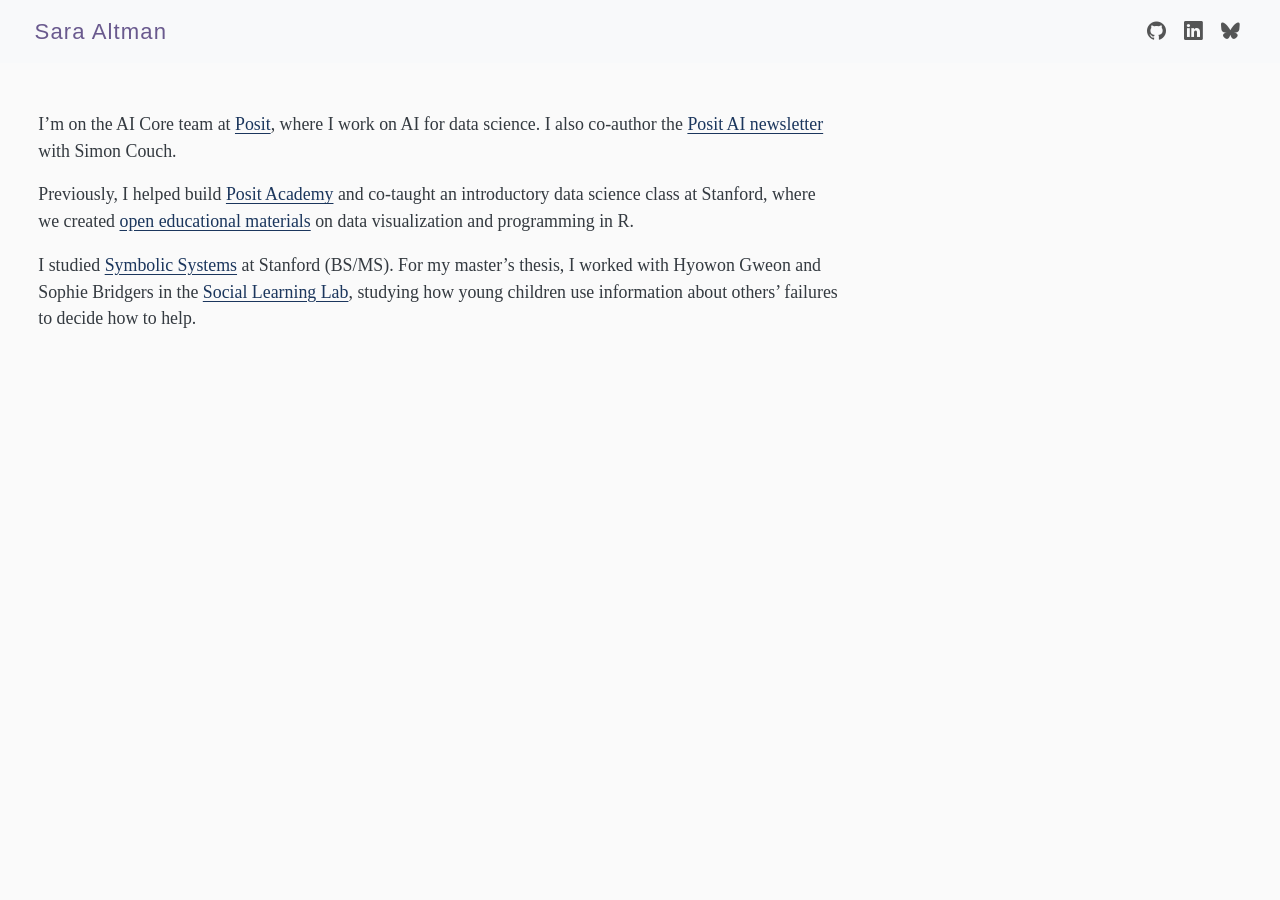
==== docs/index.html @ 5e207132 "refresh site" ====
<!DOCTYPE html>
<html xmlns="http://www.w3.org/1999/xhtml" lang="en" xml:lang="en"><head>

<meta charset="utf-8">
<meta name="generator" content="quarto-1.8.23">

<meta name="viewport" content="width=device-width, initial-scale=1.0, user-scalable=yes">


<title>Sara Altman</title>
<style>
code{white-space: pre-wrap;}
span.smallcaps{font-variant: small-caps;}
div.columns{display: flex; gap: min(4vw, 1.5em);}
div.column{flex: auto; overflow-x: auto;}
div.hanging-indent{margin-left: 1.5em; text-indent: -1.5em;}
ul.task-list{list-style: none;}
ul.task-list li input[type="checkbox"] {
  width: 0.8em;
  margin: 0 0.8em 0.2em -1em; /* quarto-specific, see https://github.com/quarto-dev/quarto-cli/issues/4556 */ 
  vertical-align: middle;
}
</style>


<script src="site_libs/quarto-nav/quarto-nav.js"></script>
<script src="site_libs/quarto-nav/headroom.min.js"></script>
<script src="site_libs/clipboard/clipboard.min.js"></script>
<script src="site_libs/quarto-html/quarto.js" type="module"></script>
<script src="site_libs/quarto-html/tabsets/tabsets.js" type="module"></script>
<script src="site_libs/quarto-html/axe/axe-check.js" type="module"></script>
<script src="site_libs/quarto-html/popper.min.js"></script>
<script src="site_libs/quarto-html/tippy.umd.min.js"></script>
<script src="site_libs/quarto-html/anchor.min.js"></script>
<link href="site_libs/quarto-html/tippy.css" rel="stylesheet">
<link href="site_libs/quarto-html/quarto-syntax-highlighting-89ac624ab0201eccc81aa28c2792e1fe.css" rel="stylesheet" class="quarto-color-scheme" id="quarto-text-highlighting-styles">
<link href="site_libs/quarto-html/quarto-syntax-highlighting-dark-920c4b393add46126c9cdc2957d30368.css" rel="stylesheet" class="quarto-color-scheme quarto-color-alternate" id="quarto-text-highlighting-styles">
<link href="site_libs/quarto-html/quarto-syntax-highlighting-89ac624ab0201eccc81aa28c2792e1fe.css" rel="stylesheet" class="quarto-color-scheme-extra" id="quarto-text-highlighting-styles">
<script src="site_libs/bootstrap/bootstrap.min.js"></script>
<link href="site_libs/bootstrap/bootstrap-icons.css" rel="stylesheet">
<link href="site_libs/bootstrap/bootstrap-9032bb3877e8cc9c4897a44a60a037ff.min.css" rel="stylesheet" append-hash="true" class="quarto-color-scheme" id="quarto-bootstrap" data-mode="light">
<link href="site_libs/bootstrap/bootstrap-dark-9032bb3877e8cc9c4897a44a60a037ff.min.css" rel="stylesheet" append-hash="true" class="quarto-color-scheme quarto-color-alternate" id="quarto-bootstrap" data-mode="light">
<link href="site_libs/bootstrap/bootstrap-9032bb3877e8cc9c4897a44a60a037ff.min.css" rel="stylesheet" append-hash="true" class="quarto-color-scheme-extra" id="quarto-bootstrap" data-mode="light">
<script id="quarto-search-options" type="application/json">{
  "language": {
    "search-no-results-text": "No results",
    "search-matching-documents-text": "matching documents",
    "search-copy-link-title": "Copy link to search",
    "search-hide-matches-text": "Hide additional matches",
    "search-more-match-text": "more match in this document",
    "search-more-matches-text": "more matches in this document",
    "search-clear-button-title": "Clear",
    "search-text-placeholder": "",
    "search-detached-cancel-button-title": "Cancel",
    "search-submit-button-title": "Submit",
    "search-label": "Search"
  }
}</script>


<link rel="stylesheet" href="styles.css">
</head>

<body class="nav-fixed quarto-light">

<div id="quarto-search-results"></div>
  <header id="quarto-header" class="headroom fixed-top">
    <nav class="navbar navbar-expand-lg " data-bs-theme="dark">
      <div class="navbar-container container-fluid">
      <div class="navbar-brand-container mx-auto">
    <a href="./index.html" class="navbar-brand navbar-brand-logo">
    </a>
    <a class="navbar-brand" href="./index.html">
    <span class="navbar-title">Sara Altman</span>
    </a>
  </div>
          <button class="navbar-toggler" type="button" data-bs-toggle="collapse" data-bs-target="#navbarCollapse" aria-controls="navbarCollapse" role="menu" aria-expanded="false" aria-label="Toggle navigation" onclick="if (window.quartoToggleHeadroom) { window.quartoToggleHeadroom(); }">
  <span class="navbar-toggler-icon"></span>
</button>
          <div class="collapse navbar-collapse" id="navbarCollapse">
            <ul class="navbar-nav navbar-nav-scroll ms-auto">
  <li class="nav-item compact">
    <a class="nav-link" href="https://github.com/skaltman"> <i class="bi bi-github" role="img">
</i> 
<span class="menu-text"></span></a>
  </li>  
  <li class="nav-item compact">
    <a class="nav-link" href="https://www.linkedin.com/in/sarakaltman/"> <i class="bi bi-linkedin" role="img">
</i> 
<span class="menu-text"></span></a>
  </li>  
  <li class="nav-item compact">
    <a class="nav-link" href="https://bsky.app/profile/sara-altman.bsky.social"> <i class="bi bi-bluesky" role="img">
</i> 
<span class="menu-text"></span></a>
  </li>  
</ul>
          </div> <!-- /navcollapse -->
            <div class="quarto-navbar-tools">
</div>
      </div> <!-- /container-fluid -->
    </nav>
</header>
<!-- content -->
<div id="quarto-content" class="quarto-container page-columns page-rows-contents page-layout-full page-navbar">
<!-- sidebar -->
<!-- margin-sidebar -->
    
<!-- main -->
<main class="content column-page" id="quarto-document-content"><header id="title-block-header" class="quarto-title-block"></header>




<p>I’m on the AI Core team at <a href="https://posit.co/">Posit</a>, where I work on AI for data science. I also co-author the <a href="https://posit.co/blog/?post_tag=ai-newsletter">Posit AI newsletter</a> with Simon Couch.</p>
<p>Previously, I helped build <a href="https://posit.co/products/enterprise/academy/">Posit Academy</a> and co-taught an introductory data science class at Stanford, where we created <a href="http://dcl-docs.stanford.edu/home/">open educational materials</a> on data visualization and programming in R.</p>
<p>I studied <a href="https://symsys.stanford.edu/">Symbolic Systems</a> at Stanford (BS/MS). For my master’s thesis, I worked with Hyowon Gweon and Sophie Bridgers in the <a href="https://sll.stanford.edu/">Social Learning Lab</a>, studying how young children use information about others’ failures to decide how to help.</p>



</main> <!-- /main -->
<script id="quarto-html-after-body" type="application/javascript">
  window.document.addEventListener("DOMContentLoaded", function (event) {
    const icon = "";
    const anchorJS = new window.AnchorJS();
    anchorJS.options = {
      placement: 'right',
      icon: icon
    };
    anchorJS.add('.anchored');
    const isCodeAnnotation = (el) => {
      for (const clz of el.classList) {
        if (clz.startsWith('code-annotation-')) {                     
          return true;
        }
      }
      return false;
    }
    const onCopySuccess = function(e) {
      // button target
      const button = e.trigger;
      // don't keep focus
      button.blur();
      // flash "checked"
      button.classList.add('code-copy-button-checked');
      var currentTitle = button.getAttribute("title");
      button.setAttribute("title", "Copied!");
      let tooltip;
      if (window.bootstrap) {
        button.setAttribute("data-bs-toggle", "tooltip");
        button.setAttribute("data-bs-placement", "left");
        button.setAttribute("data-bs-title", "Copied!");
        tooltip = new bootstrap.Tooltip(button, 
          { trigger: "manual", 
            customClass: "code-copy-button-tooltip",
            offset: [0, -8]});
        tooltip.show();    
      }
      setTimeout(function() {
        if (tooltip) {
          tooltip.hide();
          button.removeAttribute("data-bs-title");
          button.removeAttribute("data-bs-toggle");
          button.removeAttribute("data-bs-placement");
        }
        button.setAttribute("title", currentTitle);
        button.classList.remove('code-copy-button-checked');
      }, 1000);
      // clear code selection
      e.clearSelection();
    }
    const getTextToCopy = function(trigger) {
      const outerScaffold = trigger.parentElement.cloneNode(true);
      const codeEl = outerScaffold.querySelector('code');
      for (const childEl of codeEl.children) {
        if (isCodeAnnotation(childEl)) {
          childEl.remove();
        }
      }
      return codeEl.innerText;
    }
    const clipboard = new window.ClipboardJS('.code-copy-button:not([data-in-quarto-modal])', {
      text: getTextToCopy
    });
    clipboard.on('success', onCopySuccess);
    if (window.document.getElementById('quarto-embedded-source-code-modal')) {
      const clipboardModal = new window.ClipboardJS('.code-copy-button[data-in-quarto-modal]', {
        text: getTextToCopy,
        container: window.document.getElementById('quarto-embedded-source-code-modal')
      });
      clipboardModal.on('success', onCopySuccess);
    }
      var localhostRegex = new RegExp(/^(?:http|https):\/\/localhost\:?[0-9]*\//);
      var mailtoRegex = new RegExp(/^mailto:/);
        var filterRegex = new RegExp('/' + window.location.host + '/');
      var isInternal = (href) => {
          return filterRegex.test(href) || localhostRegex.test(href) || mailtoRegex.test(href);
      }
      // Inspect non-navigation links and adorn them if external
     var links = window.document.querySelectorAll('a[href]:not(.nav-link):not(.navbar-brand):not(.toc-action):not(.sidebar-link):not(.sidebar-item-toggle):not(.pagination-link):not(.no-external):not([aria-hidden]):not(.dropdown-item):not(.quarto-navigation-tool):not(.about-link)');
      for (var i=0; i<links.length; i++) {
        const link = links[i];
        if (!isInternal(link.href)) {
          // undo the damage that might have been done by quarto-nav.js in the case of
          // links that we want to consider external
          if (link.dataset.originalHref !== undefined) {
            link.href = link.dataset.originalHref;
          }
        }
      }
    function tippyHover(el, contentFn, onTriggerFn, onUntriggerFn) {
      const config = {
        allowHTML: true,
        maxWidth: 500,
        delay: 100,
        arrow: false,
        appendTo: function(el) {
            return el.parentElement;
        },
        interactive: true,
        interactiveBorder: 10,
        theme: 'quarto',
        placement: 'bottom-start',
      };
      if (contentFn) {
        config.content = contentFn;
      }
      if (onTriggerFn) {
        config.onTrigger = onTriggerFn;
      }
      if (onUntriggerFn) {
        config.onUntrigger = onUntriggerFn;
      }
      window.tippy(el, config); 
    }
    const noterefs = window.document.querySelectorAll('a[role="doc-noteref"]');
    for (var i=0; i<noterefs.length; i++) {
      const ref = noterefs[i];
      tippyHover(ref, function() {
        // use id or data attribute instead here
        let href = ref.getAttribute('data-footnote-href') || ref.getAttribute('href');
        try { href = new URL(href).hash; } catch {}
        const id = href.replace(/^#\/?/, "");
        const note = window.document.getElementById(id);
        if (note) {
          return note.innerHTML;
        } else {
          return "";
        }
      });
    }
    const xrefs = window.document.querySelectorAll('a.quarto-xref');
    const processXRef = (id, note) => {
      // Strip column container classes
      const stripColumnClz = (el) => {
        el.classList.remove("page-full", "page-columns");
        if (el.children) {
          for (const child of el.children) {
            stripColumnClz(child);
          }
        }
      }
      stripColumnClz(note)
      if (id === null || id.startsWith('sec-')) {
        // Special case sections, only their first couple elements
        const container = document.createElement("div");
        if (note.children && note.children.length > 2) {
          container.appendChild(note.children[0].cloneNode(true));
          for (let i = 1; i < note.children.length; i++) {
            const child = note.children[i];
            if (child.tagName === "P" && child.innerText === "") {
              continue;
            } else {
              container.appendChild(child.cloneNode(true));
              break;
            }
          }
          if (window.Quarto?.typesetMath) {
            window.Quarto.typesetMath(container);
          }
          return container.innerHTML
        } else {
          if (window.Quarto?.typesetMath) {
            window.Quarto.typesetMath(note);
          }
          return note.innerHTML;
        }
      } else {
        // Remove any anchor links if they are present
        const anchorLink = note.querySelector('a.anchorjs-link');
        if (anchorLink) {
          anchorLink.remove();
        }
        if (window.Quarto?.typesetMath) {
          window.Quarto.typesetMath(note);
        }
        if (note.classList.contains("callout")) {
          return note.outerHTML;
        } else {
          return note.innerHTML;
        }
      }
    }
    for (var i=0; i<xrefs.length; i++) {
      const xref = xrefs[i];
      tippyHover(xref, undefined, function(instance) {
        instance.disable();
        let url = xref.getAttribute('href');
        let hash = undefined; 
        if (url.startsWith('#')) {
          hash = url;
        } else {
          try { hash = new URL(url).hash; } catch {}
        }
        if (hash) {
          const id = hash.replace(/^#\/?/, "");
          const note = window.document.getElementById(id);
          if (note !== null) {
            try {
              const html = processXRef(id, note.cloneNode(true));
              instance.setContent(html);
            } finally {
              instance.enable();
              instance.show();
            }
          } else {
            // See if we can fetch this
            fetch(url.split('#')[0])
            .then(res => res.text())
            .then(html => {
              const parser = new DOMParser();
              const htmlDoc = parser.parseFromString(html, "text/html");
              const note = htmlDoc.getElementById(id);
              if (note !== null) {
                const html = processXRef(id, note);
                instance.setContent(html);
              } 
            }).finally(() => {
              instance.enable();
              instance.show();
            });
          }
        } else {
          // See if we can fetch a full url (with no hash to target)
          // This is a special case and we should probably do some content thinning / targeting
          fetch(url)
          .then(res => res.text())
          .then(html => {
            const parser = new DOMParser();
            const htmlDoc = parser.parseFromString(html, "text/html");
            const note = htmlDoc.querySelector('main.content');
            if (note !== null) {
              // This should only happen for chapter cross references
              // (since there is no id in the URL)
              // remove the first header
              if (note.children.length > 0 && note.children[0].tagName === "HEADER") {
                note.children[0].remove();
              }
              const html = processXRef(null, note);
              instance.setContent(html);
            } 
          }).finally(() => {
            instance.enable();
            instance.show();
          });
        }
      }, function(instance) {
      });
    }
        let selectedAnnoteEl;
        const selectorForAnnotation = ( cell, annotation) => {
          let cellAttr = 'data-code-cell="' + cell + '"';
          let lineAttr = 'data-code-annotation="' +  annotation + '"';
          const selector = 'span[' + cellAttr + '][' + lineAttr + ']';
          return selector;
        }
        const selectCodeLines = (annoteEl) => {
          const doc = window.document;
          const targetCell = annoteEl.getAttribute("data-target-cell");
          const targetAnnotation = annoteEl.getAttribute("data-target-annotation");
          const annoteSpan = window.document.querySelector(selectorForAnnotation(targetCell, targetAnnotation));
          const lines = annoteSpan.getAttribute("data-code-lines").split(",");
          const lineIds = lines.map((line) => {
            return targetCell + "-" + line;
          })
          let top = null;
          let height = null;
          let parent = null;
          if (lineIds.length > 0) {
              //compute the position of the single el (top and bottom and make a div)
              const el = window.document.getElementById(lineIds[0]);
              top = el.offsetTop;
              height = el.offsetHeight;
              parent = el.parentElement.parentElement;
            if (lineIds.length > 1) {
              const lastEl = window.document.getElementById(lineIds[lineIds.length - 1]);
              const bottom = lastEl.offsetTop + lastEl.offsetHeight;
              height = bottom - top;
            }
            if (top !== null && height !== null && parent !== null) {
              // cook up a div (if necessary) and position it 
              let div = window.document.getElementById("code-annotation-line-highlight");
              if (div === null) {
                div = window.document.createElement("div");
                div.setAttribute("id", "code-annotation-line-highlight");
                div.style.position = 'absolute';
                parent.appendChild(div);
              }
              div.style.top = top - 2 + "px";
              div.style.height = height + 4 + "px";
              div.style.left = 0;
              let gutterDiv = window.document.getElementById("code-annotation-line-highlight-gutter");
              if (gutterDiv === null) {
                gutterDiv = window.document.createElement("div");
                gutterDiv.setAttribute("id", "code-annotation-line-highlight-gutter");
                gutterDiv.style.position = 'absolute';
                const codeCell = window.document.getElementById(targetCell);
                const gutter = codeCell.querySelector('.code-annotation-gutter');
                gutter.appendChild(gutterDiv);
              }
              gutterDiv.style.top = top - 2 + "px";
              gutterDiv.style.height = height + 4 + "px";
            }
            selectedAnnoteEl = annoteEl;
          }
        };
        const unselectCodeLines = () => {
          const elementsIds = ["code-annotation-line-highlight", "code-annotation-line-highlight-gutter"];
          elementsIds.forEach((elId) => {
            const div = window.document.getElementById(elId);
            if (div) {
              div.remove();
            }
          });
          selectedAnnoteEl = undefined;
        };
          // Handle positioning of the toggle
      window.addEventListener(
        "resize",
        throttle(() => {
          elRect = undefined;
          if (selectedAnnoteEl) {
            selectCodeLines(selectedAnnoteEl);
          }
        }, 10)
      );
      function throttle(fn, ms) {
      let throttle = false;
      let timer;
        return (...args) => {
          if(!throttle) { // first call gets through
              fn.apply(this, args);
              throttle = true;
          } else { // all the others get throttled
              if(timer) clearTimeout(timer); // cancel #2
              timer = setTimeout(() => {
                fn.apply(this, args);
                timer = throttle = false;
              }, ms);
          }
        };
      }
        // Attach click handler to the DT
        const annoteDls = window.document.querySelectorAll('dt[data-target-cell]');
        for (const annoteDlNode of annoteDls) {
          annoteDlNode.addEventListener('click', (event) => {
            const clickedEl = event.target;
            if (clickedEl !== selectedAnnoteEl) {
              unselectCodeLines();
              const activeEl = window.document.querySelector('dt[data-target-cell].code-annotation-active');
              if (activeEl) {
                activeEl.classList.remove('code-annotation-active');
              }
              selectCodeLines(clickedEl);
              clickedEl.classList.add('code-annotation-active');
            } else {
              // Unselect the line
              unselectCodeLines();
              clickedEl.classList.remove('code-annotation-active');
            }
          });
        }
    const findCites = (el) => {
      const parentEl = el.parentElement;
      if (parentEl) {
        const cites = parentEl.dataset.cites;
        if (cites) {
          return {
            el,
            cites: cites.split(' ')
          };
        } else {
          return findCites(el.parentElement)
        }
      } else {
        return undefined;
      }
    };
    var bibliorefs = window.document.querySelectorAll('a[role="doc-biblioref"]');
    for (var i=0; i<bibliorefs.length; i++) {
      const ref = bibliorefs[i];
      const citeInfo = findCites(ref);
      if (citeInfo) {
        tippyHover(citeInfo.el, function() {
          var popup = window.document.createElement('div');
          citeInfo.cites.forEach(function(cite) {
            var citeDiv = window.document.createElement('div');
            citeDiv.classList.add('hanging-indent');
            citeDiv.classList.add('csl-entry');
            var biblioDiv = window.document.getElementById('ref-' + cite);
            if (biblioDiv) {
              citeDiv.innerHTML = biblioDiv.innerHTML;
            }
            popup.appendChild(citeDiv);
          });
          return popup.innerHTML;
        });
      }
    }
  });
  </script>
</div> <!-- /content -->




</body></html>
---- docs/site_libs/quarto-html/tippy.css ----
.tippy-box[data-animation=fade][data-state=hidden]{opacity:0}[data-tippy-root]{max-width:calc(100vw - 10px)}.tippy-box{position:relative;background-color:#333;color:#fff;border-radius:4px;font-size:14px;line-height:1.4;white-space:normal;outline:0;transition-property:transform,visibility,opacity}.tippy-box[data-placement^=top]>.tippy-arrow{bottom:0}.tippy-box[data-placement^=top]>.tippy-arrow:before{bottom:-7px;left:0;border-width:8px 8px 0;border-top-color:initial;transform-origin:center top}.tippy-box[data-placement^=bottom]>.tippy-arrow{top:0}.tippy-box[data-placement^=bottom]>.tippy-arrow:before{top:-7px;left:0;border-width:0 8px 8px;border-bottom-color:initial;transform-origin:center bottom}.tippy-box[data-placement^=left]>.tippy-arrow{right:0}.tippy-box[data-placement^=left]>.tippy-arrow:before{border-width:8px 0 8px 8px;border-left-color:initial;right:-7px;transform-origin:center left}.tippy-box[data-placement^=right]>.tippy-arrow{left:0}.tippy-box[data-placement^=right]>.tippy-arrow:before{left:-7px;border-width:8px 8px 8px 0;border-right-color:initial;transform-origin:center right}.tippy-box[data-inertia][data-state=visible]{transition-timing-function:cubic-bezier(.54,1.5,.38,1.11)}.tippy-arrow{width:16px;height:16px;color:#333}.tippy-arrow:before{content:"";position:absolute;border-color:transparent;border-style:solid}.tippy-content{position:relative;padding:5px 9px;z-index:1}
---- docs/site_libs/quarto-html/quarto-syntax-highlighting-89ac624ab0201eccc81aa28c2792e1fe.css ----
/* quarto syntax highlight colors */
:root {
  --quarto-hl-ot-color: #003B4F;
  --quarto-hl-at-color: #657422;
  --quarto-hl-ss-color: #20794D;
  --quarto-hl-an-color: #5E5E5E;
  --quarto-hl-fu-color: #4758AB;
  --quarto-hl-st-color: #20794D;
  --quarto-hl-cf-color: #003B4F;
  --quarto-hl-op-color: #5E5E5E;
  --quarto-hl-er-color: #AD0000;
  --quarto-hl-bn-color: #AD0000;
  --quarto-hl-al-color: #AD0000;
  --quarto-hl-va-color: #111111;
  --quarto-hl-bu-color: inherit;
  --quarto-hl-ex-color: inherit;
  --quarto-hl-pp-color: #AD0000;
  --quarto-hl-in-color: #5E5E5E;
  --quarto-hl-vs-color: #20794D;
  --quarto-hl-wa-color: #5E5E5E;
  --quarto-hl-do-color: #5E5E5E;
  --quarto-hl-im-color: #00769E;
  --quarto-hl-ch-color: #20794D;
  --quarto-hl-dt-color: #AD0000;
  --quarto-hl-fl-color: #AD0000;
  --quarto-hl-co-color: #5E5E5E;
  --quarto-hl-cv-color: #5E5E5E;
  --quarto-hl-cn-color: #8f5902;
  --quarto-hl-sc-color: #5E5E5E;
  --quarto-hl-dv-color: #AD0000;
  --quarto-hl-kw-color: #003B4F;
}

/* other quarto variables */
:root {
  --quarto-font-monospace: Source Code Pro;
}

/* syntax highlight based on Pandoc's rules */
pre > code.sourceCode > span {
  color: #003B4F;
}

code.sourceCode > span {
  color: #003B4F;
}

div.sourceCode,
div.sourceCode pre.sourceCode {
  color: #003B4F;
}

/* Normal */
code span {
  color: #003B4F;
}

/* Alert */
code span.al {
  color: #AD0000;
  font-style: inherit;
}

/* Annotation */
code span.an {
  color: #5E5E5E;
  font-style: inherit;
}

/* Attribute */
code span.at {
  color: #657422;
  font-style: inherit;
}

/* BaseN */
code span.bn {
  color: #AD0000;
  font-style: inherit;
}

/* BuiltIn */
code span.bu {
  font-style: inherit;
}

/* ControlFlow */
code span.cf {
  color: #003B4F;
  font-weight: bold;
  font-style: inherit;
}

/* Char */
code span.ch {
  color: #20794D;
  font-style: inherit;
}

/* Constant */
code span.cn {
  color: #8f5902;
  font-style: inherit;
}

/* Comment */
code span.co {
  color: #5E5E5E;
  font-style: inherit;
}

/* CommentVar */
code span.cv {
  color: #5E5E5E;
  font-style: italic;
}

/* Documentation */
code span.do {
  color: #5E5E5E;
  font-style: italic;
}

/* DataType */
code span.dt {
  color: #AD0000;
  font-style: inherit;
}

/* DecVal */
code span.dv {
  color: #AD0000;
  font-style: inherit;
}

/* Error */
code span.er {
  color: #AD0000;
  font-style: inherit;
}

/* Extension */
code span.ex {
  font-style: inherit;
}

/* Float */
code span.fl {
  color: #AD0000;
  font-style: inherit;
}

/* Function */
code span.fu {
  color: #4758AB;
  font-style: inherit;
}

/* Import */
code span.im {
  color: #00769E;
  font-style: inherit;
}

/* Information */
code span.in {
  color: #5E5E5E;
  font-style: inherit;
}

/* Keyword */
code span.kw {
  color: #003B4F;
  font-weight: bold;
  font-style: inherit;
}

/* Operator */
code span.op {
  color: #5E5E5E;
  font-style: inherit;
}

/* Other */
code span.ot {
  color: #003B4F;
  font-style: inherit;
}

/* Preprocessor */
code span.pp {
  color: #AD0000;
  font-style: inherit;
}

/* SpecialChar */
code span.sc {
  color: #5E5E5E;
  font-style: inherit;
}

/* SpecialString */
code span.ss {
  color: #20794D;
  font-style: inherit;
}

/* String */
code span.st {
  color: #20794D;
  font-style: inherit;
}

/* Variable */
code span.va {
  color: #111111;
  font-style: inherit;
}

/* VerbatimString */
code span.vs {
  color: #20794D;
  font-style: inherit;
}

/* Warning */
code span.wa {
  color: #5E5E5E;
  font-style: italic;
}

.prevent-inlining {
  content: "</";
}

/*# sourceMappingURL=02b9a882d3b1ef49f14e6decaf7d83d7.css.map */
---- docs/site_libs/quarto-html/quarto-syntax-highlighting-dark-920c4b393add46126c9cdc2957d30368.css ----
/* quarto syntax highlight colors */
:root {
  --quarto-hl-al-color: #f07178;
  --quarto-hl-an-color: #d4d0ab;
  --quarto-hl-at-color: #00e0e0;
  --quarto-hl-bn-color: #d4d0ab;
  --quarto-hl-bu-color: #abe338;
  --quarto-hl-ch-color: #abe338;
  --quarto-hl-co-color: #f8f8f2;
  --quarto-hl-cv-color: #ffd700;
  --quarto-hl-cn-color: #ffd700;
  --quarto-hl-cf-color: #ffa07a;
  --quarto-hl-dt-color: #ffa07a;
  --quarto-hl-dv-color: #d4d0ab;
  --quarto-hl-do-color: #f8f8f2;
  --quarto-hl-er-color: #f07178;
  --quarto-hl-ex-color: #00e0e0;
  --quarto-hl-fl-color: #d4d0ab;
  --quarto-hl-fu-color: #ffa07a;
  --quarto-hl-im-color: #abe338;
  --quarto-hl-in-color: #d4d0ab;
  --quarto-hl-kw-color: #ffa07a;
  --quarto-hl-op-color: #ffa07a;
  --quarto-hl-ot-color: #00e0e0;
  --quarto-hl-pp-color: #dcc6e0;
  --quarto-hl-re-color: #00e0e0;
  --quarto-hl-sc-color: #abe338;
  --quarto-hl-ss-color: #abe338;
  --quarto-hl-st-color: #abe338;
  --quarto-hl-va-color: #00e0e0;
  --quarto-hl-vs-color: #abe338;
  --quarto-hl-wa-color: #dcc6e0;
}

/* other quarto variables */
:root {
  --quarto-font-monospace: Source Code Pro;
}

/* syntax highlight based on Pandoc's rules */
pre > code.sourceCode > span {
  color: #f8f8f2;
}

code.sourceCode > span {
  color: #f8f8f2;
}

div.sourceCode,
div.sourceCode pre.sourceCode {
  color: #f8f8f2;
}

/* Normal */
code span {
  color: #f8f8f2;
}

/* Alert */
code span.al {
  color: #f07178;
}

/* Annotation */
code span.an {
  color: #d4d0ab;
}

/* Attribute */
code span.at {
  color: #00e0e0;
}

/* BaseN */
code span.bn {
  color: #d4d0ab;
}

/* BuiltIn */
code span.bu {
  color: #abe338;
}

/* ControlFlow */
code span.cf {
  font-weight: bold;
  color: #ffa07a;
}

/* Char */
code span.ch {
  color: #abe338;
}

/* Constant */
code span.cn {
  color: #ffd700;
}

/* Comment */
code span.co {
  font-style: italic;
  color: #f8f8f2;
}

/* CommentVar */
code span.cv {
  color: #ffd700;
}

/* Documentation */
code span.do {
  color: #f8f8f2;
}

/* DataType */
code span.dt {
  color: #ffa07a;
}

/* DecVal */
code span.dv {
  color: #d4d0ab;
}

/* Error */
code span.er {
  color: #f07178;
  text-decoration: underline;
}

/* Extension */
code span.ex {
  font-weight: bold;
  color: #00e0e0;
}

/* Float */
code span.fl {
  color: #d4d0ab;
}

/* Function */
code span.fu {
  color: #ffa07a;
}

/* Import */
code span.im {
  color: #abe338;
}

/* Information */
code span.in {
  color: #d4d0ab;
}

/* Keyword */
code span.kw {
  font-weight: bold;
  color: #ffa07a;
}

/* Operator */
code span.op {
  color: #ffa07a;
}

/* Other */
code span.ot {
  color: #00e0e0;
}

/* Preprocessor */
code span.pp {
  color: #dcc6e0;
}

/* RegionMarker */
code span.re {
  background-color: #f8f8f2;
  color: #00e0e0;
}

/* SpecialChar */
code span.sc {
  color: #abe338;
}

/* SpecialString */
code span.ss {
  color: #abe338;
}

/* String */
code span.st {
  color: #abe338;
}

/* Variable */
code span.va {
  color: #00e0e0;
}

/* VerbatimString */
code span.vs {
  color: #abe338;
}

/* Warning */
code span.wa {
  color: #dcc6e0;
}

.prevent-inlining {
  content: "</";
}

/*# sourceMappingURL=13cf52754f8381e0f8ea7f46593b10dc.css.map */
---- docs/site_libs/quarto-html/quarto-syntax-highlighting-89ac624ab0201eccc81aa28c2792e1fe.css ----
/* quarto syntax highlight colors */
:root {
  --quarto-hl-ot-color: #003B4F;
  --quarto-hl-at-color: #657422;
  --quarto-hl-ss-color: #20794D;
  --quarto-hl-an-color: #5E5E5E;
  --quarto-hl-fu-color: #4758AB;
  --quarto-hl-st-color: #20794D;
  --quarto-hl-cf-color: #003B4F;
  --quarto-hl-op-color: #5E5E5E;
  --quarto-hl-er-color: #AD0000;
  --quarto-hl-bn-color: #AD0000;
  --quarto-hl-al-color: #AD0000;
  --quarto-hl-va-color: #111111;
  --quarto-hl-bu-color: inherit;
  --quarto-hl-ex-color: inherit;
  --quarto-hl-pp-color: #AD0000;
  --quarto-hl-in-color: #5E5E5E;
  --quarto-hl-vs-color: #20794D;
  --quarto-hl-wa-color: #5E5E5E;
  --quarto-hl-do-color: #5E5E5E;
  --quarto-hl-im-color: #00769E;
  --quarto-hl-ch-color: #20794D;
  --quarto-hl-dt-color: #AD0000;
  --quarto-hl-fl-color: #AD0000;
  --quarto-hl-co-color: #5E5E5E;
  --quarto-hl-cv-color: #5E5E5E;
  --quarto-hl-cn-color: #8f5902;
  --quarto-hl-sc-color: #5E5E5E;
  --quarto-hl-dv-color: #AD0000;
  --quarto-hl-kw-color: #003B4F;
}

/* other quarto variables */
:root {
  --quarto-font-monospace: Source Code Pro;
}

/* syntax highlight based on Pandoc's rules */
pre > code.sourceCode > span {
  color: #003B4F;
}

code.sourceCode > span {
  color: #003B4F;
}

div.sourceCode,
div.sourceCode pre.sourceCode {
  color: #003B4F;
}

/* Normal */
code span {
  color: #003B4F;
}

/* Alert */
code span.al {
  color: #AD0000;
  font-style: inherit;
}

/* Annotation */
code span.an {
  color: #5E5E5E;
  font-style: inherit;
}

/* Attribute */
code span.at {
  color: #657422;
  font-style: inherit;
}

/* BaseN */
code span.bn {
  color: #AD0000;
  font-style: inherit;
}

/* BuiltIn */
code span.bu {
  font-style: inherit;
}

/* ControlFlow */
code span.cf {
  color: #003B4F;
  font-weight: bold;
  font-style: inherit;
}

/* Char */
code span.ch {
  color: #20794D;
  font-style: inherit;
}

/* Constant */
code span.cn {
  color: #8f5902;
  font-style: inherit;
}

/* Comment */
code span.co {
  color: #5E5E5E;
  font-style: inherit;
}

/* CommentVar */
code span.cv {
  color: #5E5E5E;
  font-style: italic;
}

/* Documentation */
code span.do {
  color: #5E5E5E;
  font-style: italic;
}

/* DataType */
code span.dt {
  color: #AD0000;
  font-style: inherit;
}

/* DecVal */
code span.dv {
  color: #AD0000;
  font-style: inherit;
}

/* Error */
code span.er {
  color: #AD0000;
  font-style: inherit;
}

/* Extension */
code span.ex {
  font-style: inherit;
}

/* Float */
code span.fl {
  color: #AD0000;
  font-style: inherit;
}

/* Function */
code span.fu {
  color: #4758AB;
  font-style: inherit;
}

/* Import */
code span.im {
  color: #00769E;
  font-style: inherit;
}

/* Information */
code span.in {
  color: #5E5E5E;
  font-style: inherit;
}

/* Keyword */
code span.kw {
  color: #003B4F;
  font-weight: bold;
  font-style: inherit;
}

/* Operator */
code span.op {
  color: #5E5E5E;
  font-style: inherit;
}

/* Other */
code span.ot {
  color: #003B4F;
  font-style: inherit;
}

/* Preprocessor */
code span.pp {
  color: #AD0000;
  font-style: inherit;
}

/* SpecialChar */
code span.sc {
  color: #5E5E5E;
  font-style: inherit;
}

/* SpecialString */
code span.ss {
  color: #20794D;
  font-style: inherit;
}

/* String */
code span.st {
  color: #20794D;
  font-style: inherit;
}

/* Variable */
code span.va {
  color: #111111;
  font-style: inherit;
}

/* VerbatimString */
code span.vs {
  color: #20794D;
  font-style: inherit;
}

/* Warning */
code span.wa {
  color: #5E5E5E;
  font-style: italic;
}

.prevent-inlining {
  content: "</";
}

/*# sourceMappingURL=02b9a882d3b1ef49f14e6decaf7d83d7.css.map */
---- docs/styles.css ----
/* Custom styles for saraaltman.com */

.navbar-brand .navbar-title {
  font-family: "Josefin Sans", sans-serif;
  font-weight: 300;
  font-weight: 505;
  font-size: 1.3rem;
  letter-spacing: 0.05em;
  color: #6a5a8e !important;
}

.navbar-brand-container {
  margin-left: 0 !important;
  margin-right: auto !important;
}

a:hover {
  color: #2a4f8a !important;
}

main.content.column-page {
  grid-column: 1 / -1 !important;
  max-width: 800px;
  margin-left: 2.25rem !important;
}
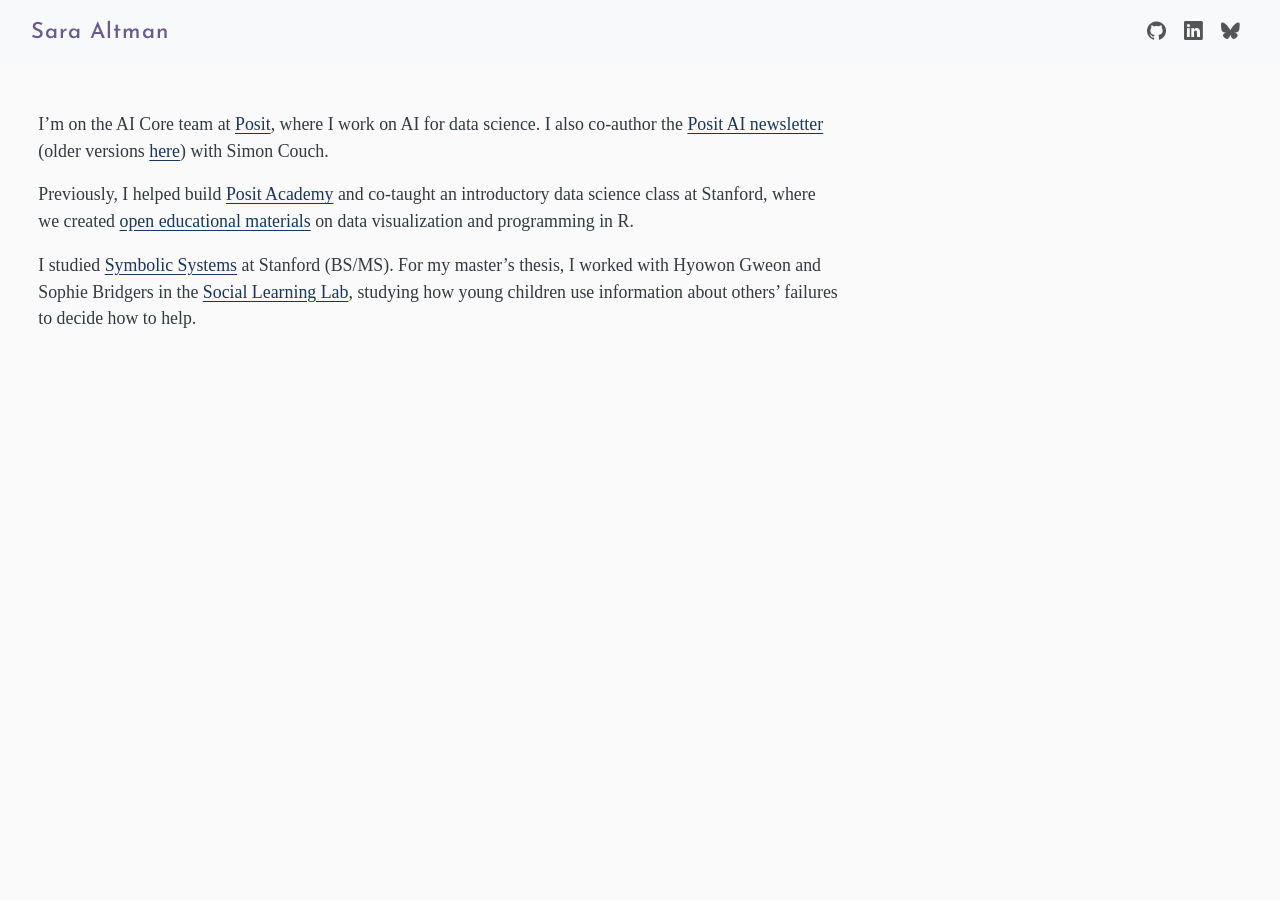
==== commit 9611c927: "update docs/" ====
--- a/docs/index.html
+++ b/docs/index.html
@@ -2,13 +2,16 @@
 <html xmlns="http://www.w3.org/1999/xhtml" lang="en" xml:lang="en"><head>
 
 <meta charset="utf-8">
-<meta name="generator" content="quarto-1.8.23">
+<meta name="generator" content="quarto-1.9.38">
 
 <meta name="viewport" content="width=device-width, initial-scale=1.0, user-scalable=yes">
 
 
 <title>Sara Altman</title>
 <style>
+/* Default styles provided by pandoc.
+** See https://pandoc.org/MANUAL.html#variables-for-html for config info.
+*/
 code{white-space: pre-wrap;}
 span.smallcaps{font-variant: small-caps;}
 div.columns{display: flex; gap: min(4vw, 1.5em);}
@@ -28,19 +31,18 @@
 <script src="site_libs/clipboard/clipboard.min.js"></script>
 <script src="site_libs/quarto-html/quarto.js" type="module"></script>
 <script src="site_libs/quarto-html/tabsets/tabsets.js" type="module"></script>
-<script src="site_libs/quarto-html/axe/axe-check.js" type="module"></script>
 <script src="site_libs/quarto-html/popper.min.js"></script>
 <script src="site_libs/quarto-html/tippy.umd.min.js"></script>
 <script src="site_libs/quarto-html/anchor.min.js"></script>
 <link href="site_libs/quarto-html/tippy.css" rel="stylesheet">
-<link href="site_libs/quarto-html/quarto-syntax-highlighting-89ac624ab0201eccc81aa28c2792e1fe.css" rel="stylesheet" class="quarto-color-scheme" id="quarto-text-highlighting-styles">
-<link href="site_libs/quarto-html/quarto-syntax-highlighting-dark-920c4b393add46126c9cdc2957d30368.css" rel="stylesheet" class="quarto-color-scheme quarto-color-alternate" id="quarto-text-highlighting-styles">
-<link href="site_libs/quarto-html/quarto-syntax-highlighting-89ac624ab0201eccc81aa28c2792e1fe.css" rel="stylesheet" class="quarto-color-scheme-extra" id="quarto-text-highlighting-styles">
+<link href="site_libs/quarto-html/quarto-syntax-highlighting-394ead12451981d31e5928c23125edf0.css" rel="stylesheet" class="quarto-color-scheme" id="quarto-text-highlighting-styles">
+<link href="site_libs/quarto-html/quarto-syntax-highlighting-dark-446fb54370a7a8a17a7083c01ae5dd9f.css" rel="stylesheet" class="quarto-color-scheme quarto-color-alternate" id="quarto-text-highlighting-styles">
+<link href="site_libs/quarto-html/quarto-syntax-highlighting-394ead12451981d31e5928c23125edf0.css" rel="stylesheet" class="quarto-color-scheme-extra" id="quarto-text-highlighting-styles">
 <script src="site_libs/bootstrap/bootstrap.min.js"></script>
 <link href="site_libs/bootstrap/bootstrap-icons.css" rel="stylesheet">
-<link href="site_libs/bootstrap/bootstrap-9032bb3877e8cc9c4897a44a60a037ff.min.css" rel="stylesheet" append-hash="true" class="quarto-color-scheme" id="quarto-bootstrap" data-mode="light">
-<link href="site_libs/bootstrap/bootstrap-dark-9032bb3877e8cc9c4897a44a60a037ff.min.css" rel="stylesheet" append-hash="true" class="quarto-color-scheme quarto-color-alternate" id="quarto-bootstrap" data-mode="light">
-<link href="site_libs/bootstrap/bootstrap-9032bb3877e8cc9c4897a44a60a037ff.min.css" rel="stylesheet" append-hash="true" class="quarto-color-scheme-extra" id="quarto-bootstrap" data-mode="light">
+<link href="site_libs/bootstrap/bootstrap-a4a97f726d5adc1390d6ee6379307f88.min.css" rel="stylesheet" append-hash="true" class="quarto-color-scheme" id="quarto-bootstrap" data-mode="light">
+<link href="site_libs/bootstrap/bootstrap-dark-a4a97f726d5adc1390d6ee6379307f88.min.css" rel="stylesheet" append-hash="true" class="quarto-color-scheme quarto-color-alternate" id="quarto-bootstrap" data-mode="light">
+<link href="site_libs/bootstrap/bootstrap-a4a97f726d5adc1390d6ee6379307f88.min.css" rel="stylesheet" append-hash="true" class="quarto-color-scheme-extra" id="quarto-bootstrap" data-mode="light">
 <script id="quarto-search-options" type="application/json">{
   "language": {
     "search-no-results-text": "No results",
@@ -68,8 +70,6 @@
     <nav class="navbar navbar-expand-lg " data-bs-theme="dark">
       <div class="navbar-container container-fluid">
       <div class="navbar-brand-container mx-auto">
-    <a href="./index.html" class="navbar-brand navbar-brand-logo">
-    </a>
     <a class="navbar-brand" href="./index.html">
     <span class="navbar-title">Sara Altman</span>
     </a>
@@ -112,7 +112,7 @@
 
 
 
-<p>I’m on the AI Core team at <a href="https://posit.co/">Posit</a>, where I work on AI for data science. I also co-author the <a href="https://posit.co/blog/?post_tag=ai-newsletter">Posit AI newsletter</a> with Simon Couch.</p>
+<p>I’m on the AI Core team at <a href="https://posit.co/">Posit</a>, where I work on AI for data science. I also co-author the <a href="https://opensource.posit.co/tags/ai-newsletter/">Posit AI newsletter</a> (older versions <a href="https://posit.co/blog/">here</a>) with Simon Couch.</p>
 <p>Previously, I helped build <a href="https://posit.co/products/enterprise/academy/">Posit Academy</a> and co-taught an introductory data science class at Stanford, where we created <a href="http://dcl-docs.stanford.edu/home/">open educational materials</a> on data visualization and programming in R.</p>
 <p>I studied <a href="https://symsys.stanford.edu/">Symbolic Systems</a> at Stanford (BS/MS). For my master’s thesis, I worked with Hyowon Gweon and Sophie Bridgers in the <a href="https://sll.stanford.edu/">Social Learning Lab</a>, studying how young children use information about others’ failures to decide how to help.</p>
 
--- a/docs/site_libs/quarto-html/quarto-syntax-highlighting-394ead12451981d31e5928c23125edf0.css
+++ b/docs/site_libs/quarto-html/quarto-syntax-highlighting-394ead12451981d31e5928c23125edf0.css
@@ -0,0 +1,236 @@
+/* quarto syntax highlight colors */
+:root {
+  --quarto-hl-ot-color: #003B4F;
+  --quarto-hl-at-color: #657422;
+  --quarto-hl-ss-color: #20794D;
+  --quarto-hl-an-color: #5E5E5E;
+  --quarto-hl-fu-color: #4758AB;
+  --quarto-hl-st-color: #20794D;
+  --quarto-hl-cf-color: #003B4F;
+  --quarto-hl-op-color: #5E5E5E;
+  --quarto-hl-er-color: #AD0000;
+  --quarto-hl-bn-color: #AD0000;
+  --quarto-hl-al-color: #AD0000;
+  --quarto-hl-va-color: #111111;
+  --quarto-hl-bu-color: inherit;
+  --quarto-hl-ex-color: inherit;
+  --quarto-hl-pp-color: #AD0000;
+  --quarto-hl-in-color: #5E5E5E;
+  --quarto-hl-vs-color: #20794D;
+  --quarto-hl-wa-color: #5E5E5E;
+  --quarto-hl-do-color: #5E5E5E;
+  --quarto-hl-im-color: #00769E;
+  --quarto-hl-ch-color: #20794D;
+  --quarto-hl-dt-color: #AD0000;
+  --quarto-hl-fl-color: #AD0000;
+  --quarto-hl-co-color: #5E5E5E;
+  --quarto-hl-cv-color: #5E5E5E;
+  --quarto-hl-cn-color: #8f5902;
+  --quarto-hl-sc-color: #5E5E5E;
+  --quarto-hl-dv-color: #AD0000;
+  --quarto-hl-kw-color: #003B4F;
+}
+
+/* other quarto variables */
+:root {
+  --quarto-font-monospace: Source Code Pro;
+}
+
+/* syntax highlight based on Pandoc's rules */
+pre > code.sourceCode > span {
+  color: #003B4F;
+}
+
+code.sourceCode > span {
+  color: #003B4F;
+}
+
+div.sourceCode,
+div.sourceCode pre.sourceCode {
+  color: #003B4F;
+}
+
+/* Normal */
+code span {
+  color: #003B4F;
+}
+
+/* Alert */
+code span.al {
+  color: #AD0000;
+  font-style: inherit;
+}
+
+/* Annotation */
+code span.an {
+  color: #5E5E5E;
+  font-style: inherit;
+}
+
+/* Attribute */
+code span.at {
+  color: #657422;
+  font-style: inherit;
+}
+
+/* BaseN */
+code span.bn {
+  color: #AD0000;
+  font-style: inherit;
+}
+
+/* BuiltIn */
+code span.bu {
+  font-style: inherit;
+}
+
+/* ControlFlow */
+code span.cf {
+  color: #003B4F;
+  font-weight: bold;
+  font-style: inherit;
+}
+
+/* Char */
+code span.ch {
+  color: #20794D;
+  font-style: inherit;
+}
+
+/* Constant */
+code span.cn {
+  color: #8f5902;
+  font-style: inherit;
+}
+
+/* Comment */
+code span.co {
+  color: #5E5E5E;
+  font-style: inherit;
+}
+
+/* CommentVar */
+code span.cv {
+  color: #5E5E5E;
+  font-style: italic;
+}
+
+/* Documentation */
+code span.do {
+  color: #5E5E5E;
+  font-style: italic;
+}
+
+/* DataType */
+code span.dt {
+  color: #AD0000;
+  font-style: inherit;
+}
+
+/* DecVal */
+code span.dv {
+  color: #AD0000;
+  font-style: inherit;
+}
+
+/* Error */
+code span.er {
+  color: #AD0000;
+  font-style: inherit;
+}
+
+/* Extension */
+code span.ex {
+  font-style: inherit;
+}
+
+/* Float */
+code span.fl {
+  color: #AD0000;
+  font-style: inherit;
+}
+
+/* Function */
+code span.fu {
+  color: #4758AB;
+  font-style: inherit;
+}
+
+/* Import */
+code span.im {
+  color: #00769E;
+  font-style: inherit;
+}
+
+/* Information */
+code span.in {
+  color: #5E5E5E;
+  font-style: inherit;
+}
+
+/* Keyword */
+code span.kw {
+  color: #003B4F;
+  font-weight: bold;
+  font-style: inherit;
+}
+
+/* Operator */
+code span.op {
+  color: #5E5E5E;
+  font-style: inherit;
+}
+
+/* Other */
+code span.ot {
+  color: #003B4F;
+  font-style: inherit;
+}
+
+/* Preprocessor */
+code span.pp {
+  color: #AD0000;
+  font-style: inherit;
+}
+
+/* SpecialChar */
+code span.sc {
+  color: #5E5E5E;
+  font-style: inherit;
+}
+
+/* SpecialString */
+code span.ss {
+  color: #20794D;
+  font-style: inherit;
+}
+
+/* String */
+code span.st {
+  color: #20794D;
+  font-style: inherit;
+}
+
+/* Variable */
+code span.va {
+  color: #111111;
+  font-style: inherit;
+}
+
+/* VerbatimString */
+code span.vs {
+  color: #20794D;
+  font-style: inherit;
+}
+
+/* Warning */
+code span.wa {
+  color: #5E5E5E;
+  font-style: italic;
+}
+
+.prevent-inlining {
+  content: "</";
+}
+
+/*# sourceMappingURL=438e5275e2b6ca14bd3bf493cccdad19.css.map */
--- a/docs/site_libs/quarto-html/quarto-syntax-highlighting-dark-446fb54370a7a8a17a7083c01ae5dd9f.css
+++ b/docs/site_libs/quarto-html/quarto-syntax-highlighting-dark-446fb54370a7a8a17a7083c01ae5dd9f.css
@@ -0,0 +1,219 @@
+/* quarto syntax highlight colors */
+:root {
+  --quarto-hl-al-color: #f07178;
+  --quarto-hl-an-color: #d4d0ab;
+  --quarto-hl-at-color: #00e0e0;
+  --quarto-hl-bn-color: #d4d0ab;
+  --quarto-hl-bu-color: #abe338;
+  --quarto-hl-ch-color: #abe338;
+  --quarto-hl-co-color: #f8f8f2;
+  --quarto-hl-cv-color: #ffd700;
+  --quarto-hl-cn-color: #ffd700;
+  --quarto-hl-cf-color: #ffa07a;
+  --quarto-hl-dt-color: #ffa07a;
+  --quarto-hl-dv-color: #d4d0ab;
+  --quarto-hl-do-color: #f8f8f2;
+  --quarto-hl-er-color: #f07178;
+  --quarto-hl-ex-color: #00e0e0;
+  --quarto-hl-fl-color: #d4d0ab;
+  --quarto-hl-fu-color: #ffa07a;
+  --quarto-hl-im-color: #abe338;
+  --quarto-hl-in-color: #d4d0ab;
+  --quarto-hl-kw-color: #ffa07a;
+  --quarto-hl-op-color: #ffa07a;
+  --quarto-hl-ot-color: #00e0e0;
+  --quarto-hl-pp-color: #dcc6e0;
+  --quarto-hl-re-color: #00e0e0;
+  --quarto-hl-sc-color: #abe338;
+  --quarto-hl-ss-color: #abe338;
+  --quarto-hl-st-color: #abe338;
+  --quarto-hl-va-color: #00e0e0;
+  --quarto-hl-vs-color: #abe338;
+  --quarto-hl-wa-color: #dcc6e0;
+}
+
+/* other quarto variables */
+:root {
+  --quarto-font-monospace: Source Code Pro;
+}
+
+/* syntax highlight based on Pandoc's rules */
+pre > code.sourceCode > span {
+  color: #f8f8f2;
+}
+
+code.sourceCode > span {
+  color: #f8f8f2;
+}
+
+div.sourceCode,
+div.sourceCode pre.sourceCode {
+  color: #f8f8f2;
+}
+
+/* Normal */
+code span {
+  color: #f8f8f2;
+}
+
+/* Alert */
+code span.al {
+  color: #f07178;
+}
+
+/* Annotation */
+code span.an {
+  color: #d4d0ab;
+}
+
+/* Attribute */
+code span.at {
+  color: #00e0e0;
+}
+
+/* BaseN */
+code span.bn {
+  color: #d4d0ab;
+}
+
+/* BuiltIn */
+code span.bu {
+  color: #abe338;
+}
+
+/* ControlFlow */
+code span.cf {
+  font-weight: bold;
+  color: #ffa07a;
+}
+
+/* Char */
+code span.ch {
+  color: #abe338;
+}
+
+/* Constant */
+code span.cn {
+  color: #ffd700;
+}
+
+/* Comment */
+code span.co {
+  font-style: italic;
+  color: #f8f8f2;
+}
+
+/* CommentVar */
+code span.cv {
+  color: #ffd700;
+}
+
+/* Documentation */
+code span.do {
+  color: #f8f8f2;
+}
+
+/* DataType */
+code span.dt {
+  color: #ffa07a;
+}
+
+/* DecVal */
+code span.dv {
+  color: #d4d0ab;
+}
+
+/* Error */
+code span.er {
+  color: #f07178;
+  text-decoration: underline;
+}
+
+/* Extension */
+code span.ex {
+  font-weight: bold;
+  color: #00e0e0;
+}
+
+/* Float */
+code span.fl {
+  color: #d4d0ab;
+}
+
+/* Function */
+code span.fu {
+  color: #ffa07a;
+}
+
+/* Import */
+code span.im {
+  color: #abe338;
+}
+
+/* Information */
+code span.in {
+  color: #d4d0ab;
+}
+
+/* Keyword */
+code span.kw {
+  font-weight: bold;
+  color: #ffa07a;
+}
+
+/* Operator */
+code span.op {
+  color: #ffa07a;
+}
+
+/* Other */
+code span.ot {
+  color: #00e0e0;
+}
+
+/* Preprocessor */
+code span.pp {
+  color: #dcc6e0;
+}
+
+/* RegionMarker */
+code span.re {
+  background-color: #f8f8f2;
+  color: #00e0e0;
+}
+
+/* SpecialChar */
+code span.sc {
+  color: #abe338;
+}
+
+/* SpecialString */
+code span.ss {
+  color: #abe338;
+}
+
+/* String */
+code span.st {
+  color: #abe338;
+}
+
+/* Variable */
+code span.va {
+  color: #00e0e0;
+}
+
+/* VerbatimString */
+code span.vs {
+  color: #abe338;
+}
+
+/* Warning */
+code span.wa {
+  color: #dcc6e0;
+}
+
+.prevent-inlining {
+  content: "</";
+}
+
+/*# sourceMappingURL=9bcfe4836425a000a5ae11a84ec0fa57.css.map */
--- a/docs/site_libs/quarto-html/quarto-syntax-highlighting-394ead12451981d31e5928c23125edf0.css
+++ b/docs/site_libs/quarto-html/quarto-syntax-highlighting-394ead12451981d31e5928c23125edf0.css
@@ -0,0 +1,236 @@
+/* quarto syntax highlight colors */
+:root {
+  --quarto-hl-ot-color: #003B4F;
+  --quarto-hl-at-color: #657422;
+  --quarto-hl-ss-color: #20794D;
+  --quarto-hl-an-color: #5E5E5E;
+  --quarto-hl-fu-color: #4758AB;
+  --quarto-hl-st-color: #20794D;
+  --quarto-hl-cf-color: #003B4F;
+  --quarto-hl-op-color: #5E5E5E;
+  --quarto-hl-er-color: #AD0000;
+  --quarto-hl-bn-color: #AD0000;
+  --quarto-hl-al-color: #AD0000;
+  --quarto-hl-va-color: #111111;
+  --quarto-hl-bu-color: inherit;
+  --quarto-hl-ex-color: inherit;
+  --quarto-hl-pp-color: #AD0000;
+  --quarto-hl-in-color: #5E5E5E;
+  --quarto-hl-vs-color: #20794D;
+  --quarto-hl-wa-color: #5E5E5E;
+  --quarto-hl-do-color: #5E5E5E;
+  --quarto-hl-im-color: #00769E;
+  --quarto-hl-ch-color: #20794D;
+  --quarto-hl-dt-color: #AD0000;
+  --quarto-hl-fl-color: #AD0000;
+  --quarto-hl-co-color: #5E5E5E;
+  --quarto-hl-cv-color: #5E5E5E;
+  --quarto-hl-cn-color: #8f5902;
+  --quarto-hl-sc-color: #5E5E5E;
+  --quarto-hl-dv-color: #AD0000;
+  --quarto-hl-kw-color: #003B4F;
+}
+
+/* other quarto variables */
+:root {
+  --quarto-font-monospace: Source Code Pro;
+}
+
+/* syntax highlight based on Pandoc's rules */
+pre > code.sourceCode > span {
+  color: #003B4F;
+}
+
+code.sourceCode > span {
+  color: #003B4F;
+}
+
+div.sourceCode,
+div.sourceCode pre.sourceCode {
+  color: #003B4F;
+}
+
+/* Normal */
+code span {
+  color: #003B4F;
+}
+
+/* Alert */
+code span.al {
+  color: #AD0000;
+  font-style: inherit;
+}
+
+/* Annotation */
+code span.an {
+  color: #5E5E5E;
+  font-style: inherit;
+}
+
+/* Attribute */
+code span.at {
+  color: #657422;
+  font-style: inherit;
+}
+
+/* BaseN */
+code span.bn {
+  color: #AD0000;
+  font-style: inherit;
+}
+
+/* BuiltIn */
+code span.bu {
+  font-style: inherit;
+}
+
+/* ControlFlow */
+code span.cf {
+  color: #003B4F;
+  font-weight: bold;
+  font-style: inherit;
+}
+
+/* Char */
+code span.ch {
+  color: #20794D;
+  font-style: inherit;
+}
+
+/* Constant */
+code span.cn {
+  color: #8f5902;
+  font-style: inherit;
+}
+
+/* Comment */
+code span.co {
+  color: #5E5E5E;
+  font-style: inherit;
+}
+
+/* CommentVar */
+code span.cv {
+  color: #5E5E5E;
+  font-style: italic;
+}
+
+/* Documentation */
+code span.do {
+  color: #5E5E5E;
+  font-style: italic;
+}
+
+/* DataType */
+code span.dt {
+  color: #AD0000;
+  font-style: inherit;
+}
+
+/* DecVal */
+code span.dv {
+  color: #AD0000;
+  font-style: inherit;
+}
+
+/* Error */
+code span.er {
+  color: #AD0000;
+  font-style: inherit;
+}
+
+/* Extension */
+code span.ex {
+  font-style: inherit;
+}
+
+/* Float */
+code span.fl {
+  color: #AD0000;
+  font-style: inherit;
+}
+
+/* Function */
+code span.fu {
+  color: #4758AB;
+  font-style: inherit;
+}
+
+/* Import */
+code span.im {
+  color: #00769E;
+  font-style: inherit;
+}
+
+/* Information */
+code span.in {
+  color: #5E5E5E;
+  font-style: inherit;
+}
+
+/* Keyword */
+code span.kw {
+  color: #003B4F;
+  font-weight: bold;
+  font-style: inherit;
+}
+
+/* Operator */
+code span.op {
+  color: #5E5E5E;
+  font-style: inherit;
+}
+
+/* Other */
+code span.ot {
+  color: #003B4F;
+  font-style: inherit;
+}
+
+/* Preprocessor */
+code span.pp {
+  color: #AD0000;
+  font-style: inherit;
+}
+
+/* SpecialChar */
+code span.sc {
+  color: #5E5E5E;
+  font-style: inherit;
+}
+
+/* SpecialString */
+code span.ss {
+  color: #20794D;
+  font-style: inherit;
+}
+
+/* String */
+code span.st {
+  color: #20794D;
+  font-style: inherit;
+}
+
+/* Variable */
+code span.va {
+  color: #111111;
+  font-style: inherit;
+}
+
+/* VerbatimString */
+code span.vs {
+  color: #20794D;
+  font-style: inherit;
+}
+
+/* Warning */
+code span.wa {
+  color: #5E5E5E;
+  font-style: italic;
+}
+
+.prevent-inlining {
+  content: "</";
+}
+
+/*# sourceMappingURL=438e5275e2b6ca14bd3bf493cccdad19.css.map */
--- a/docs/styles.css
+++ b/docs/styles.css
@@ -23,3 +23,11 @@
   max-width: 800px;
   margin-left: 2.25rem !important;
 }
+
+@media (max-width: 767.98px) {
+  main.content.column-page {
+    margin-left: 1rem !important;
+    margin-right: 1rem !important;
+    max-width: none;
+  }
+}
